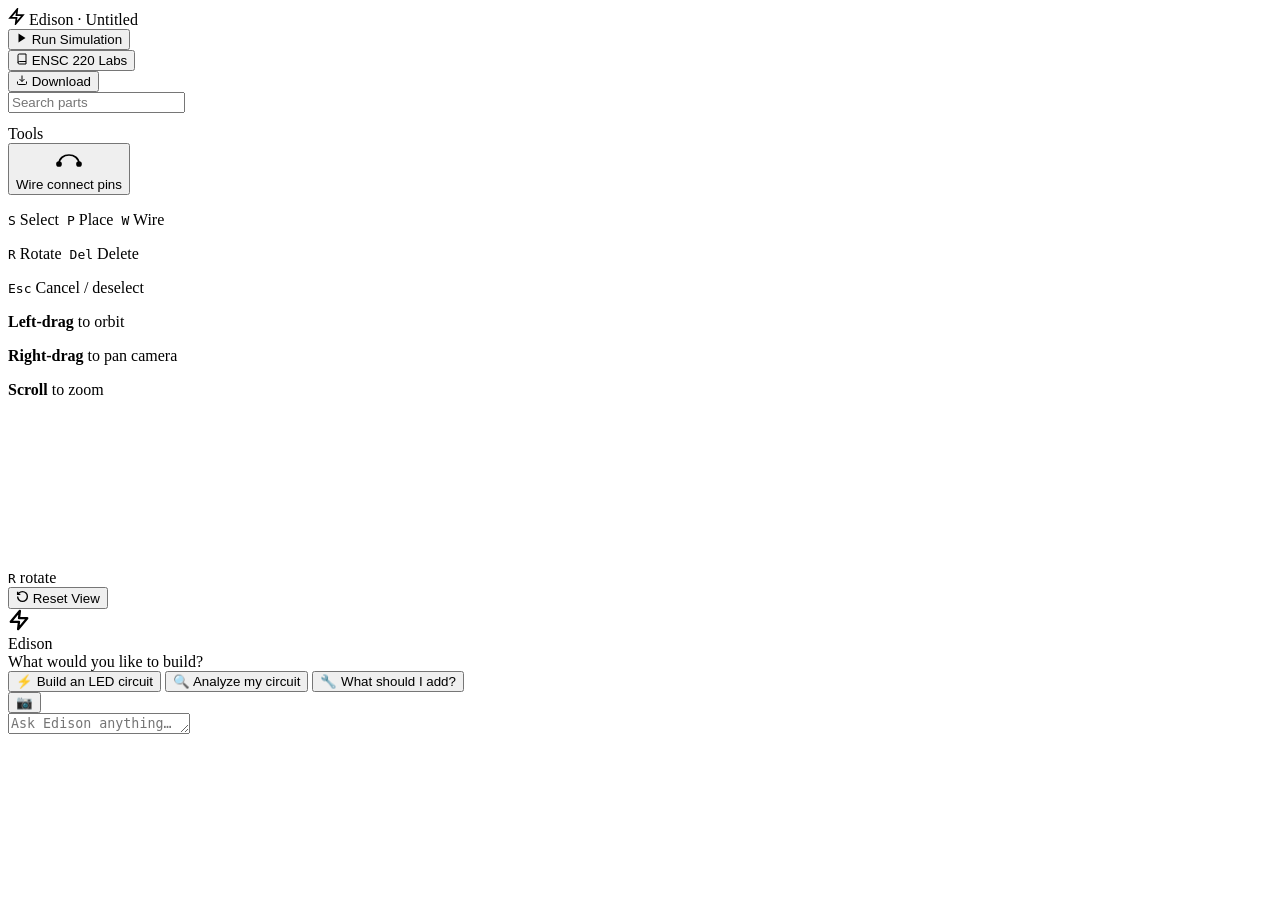
==== Plugged/circuit3d/index.html @ b3afdb6e "Photo: PhotoChips names dual op-amps and seats a chip from its pin 1 and pin 4 Co-Authored-By: Claud" ====
<!DOCTYPE html>
<html lang="en">
<head>
  <meta charset="UTF-8" />
  <meta name="viewport" content="width=device-width, initial-scale=1.0" />
  <title>Edison</title>
  <script src="../edison/ui-flag.js"></script>
  <link rel="stylesheet" href="../edison/fonts.css" media="print" onload="this.media='all'" />
  <link rel="stylesheet" href="../edison/tokens.css" />
  <link rel="preconnect" href="https://fonts.googleapis.com" />
  <link href="https://fonts.googleapis.com/css2?family=Space+Grotesk:wght@500;600;700&family=Inter:wght@400;500;600&display=swap" rel="stylesheet" />
  <link rel="stylesheet" href="css/style.css" />
  <link rel="stylesheet" href="css/chat.css" />
  <link rel="stylesheet" href="css/sidebar.css" />
  <link rel="stylesheet" href="css/inspector.css" />
  <link rel="stylesheet" href="css/tools.css" />
  <link rel="stylesheet" href="css/lab-sheet.css" />
  <link rel="stylesheet" href="css/theme-edison.css" />
  <link rel="stylesheet" href="css/edison-hud.css" />
  <link rel="stylesheet" href="css/edison-hud-canvas.css" />
  <link rel="stylesheet" href="css/edison-hud-callouts.css" />
  <link rel="stylesheet" href="css/edison-hud-chat.css" />
  <link rel="stylesheet" href="css/edison-hud-lab.css" />
</head>
<body>

<div id="app">

  <!-- TOP BAR -->
  <header id="topbar">
    <div class="topbar-left-group">
      <a class="topbar-brand" href="../dashboard.html" title="Back to dashboard" style="text-decoration:none;color:inherit;">
        <svg width="17" height="17" viewBox="0 0 24 24" fill="none" stroke="currentColor" stroke-width="2.5">
          <path d="M13 2L3 14h9l-1 8 10-12h-9l1-8z"/>
        </svg>
        Edison
      </a>
      <span class="topbar-name-sep">·</span>
      <span id="circuit-name-field"
            contenteditable="true"
            spellcheck="false"
            title="Click to rename circuit"
            onblur="App.state.circuitName = this.textContent.trim() || 'Untitled'; this.textContent = App.state.circuitName; if(App.scheduleAutoSave) App.scheduleAutoSave();"
            onkeydown="if(event.key==='Enter'){event.preventDefault();this.blur();}">Untitled</span>
    </div>

    <div class="topbar-center">
      <button class="btn-simulate" id="sim-run-btn" onclick="App.runSimulation()">
        <svg width="12" height="12" viewBox="0 0 24 24" fill="currentColor">
          <polygon points="5,3 19,12 5,21"/>
        </svg>
        Run Simulation
      </button>
      <button class="btn-stop" id="sim-stop-btn" onclick="App.stopSimulation()" style="display:none">
        <svg width="12" height="12" viewBox="0 0 24 24" fill="currentColor">
          <rect x="4" y="4" width="16" height="16"/>
        </svg>
        Stop
      </button>
    </div>

    <div class="topbar-actions">
      <div class="labs-menu-wrap">
        <button class="btn-secondary" id="labs-menu-btn" type="button" aria-haspopup="menu" aria-expanded="false" aria-controls="labs-menu" title="Open a lab starter circuit">
          <svg width="12" height="12" viewBox="0 0 24 24" fill="none" stroke="currentColor" stroke-width="2">
            <path d="M4 19.5A2.5 2.5 0 0 1 6.5 17H20"/>
            <path d="M6.5 2H20v20H6.5A2.5 2.5 0 0 1 4 19.5v-15A2.5 2.5 0 0 1 6.5 2z"/>
          </svg>
          ENSC 220 Labs
        </button>
        <!-- Lab items: filled in by js/tools/labs.js -->
        <div id="labs-menu" role="menu" aria-label="ENSC 220 Labs" hidden></div>
      </div>
      <button class="btn-secondary" onclick="App.saveCircuit()" title="Download circuit as .sparky file">
        <svg width="12" height="12" viewBox="0 0 24 24" fill="none" stroke="currentColor" stroke-width="2">
          <path d="M21 15v4a2 2 0 0 1-2 2H5a2 2 0 0 1-2-2v-4"/>
          <polyline points="7 10 12 15 17 10"/><line x1="12" y1="15" x2="12" y2="3"/>
        </svg>
        Download
      </button>
    </div>
  </header>

  <!-- BODY -->
  <div id="body">

    <!-- SIDEBAR -->
    <aside id="sidebar">
      <input id="part-search" type="search" placeholder="Search parts" aria-label="Search parts" autocomplete="off" spellcheck="false" />
      <!-- Parts, grouped by category: generated from the registry by js/sidebar.js -->
      <div id="part-list"></div>

      <div class="sidebar-section-label" style="margin-top:12px;">Tools</div>

      <button class="comp-item" data-type="wire" id="wire-tool-btn">
        <span class="comp-item-icon">
          <!-- Wire: arc between two endpoint dots -->
          <svg width="28" height="28" viewBox="0 0 28 28" fill="none" stroke="currentColor" stroke-width="1.7" stroke-linecap="round">
            <circle cx="4" cy="18" r="2" fill="currentColor"/>
            <path d="M4 18 C4 6, 24 6, 24 18"/>
            <circle cx="24" cy="18" r="2" fill="currentColor"/>
          </svg>
        </span>
        <div class="comp-item-text">
          <span class="comp-item-name">Wire</span>
          <span class="comp-item-sub">connect pins</span>
        </div>
      </button>

      <div class="sidebar-divider"></div>

      <div id="wire-color-row" style="display:none;">
        <div class="sidebar-section-label">Wire Color</div>
        <div class="color-swatches">
          <button class="swatch active" data-color="0xef4444" style="background:#ef4444" title="Red"></button>
          <button class="swatch" data-color="0xfbbf24" style="background:#fbbf24" title="Yellow"></button>
          <button class="swatch" data-color="0x22c55e" style="background:#22c55e" title="Green"></button>
          <button class="swatch" data-color="0x3b82f6" style="background:#3b82f6" title="Blue"></button>
          <button class="swatch" data-color="0x000000" style="background:#333" title="Black"></button>
          <button class="swatch" data-color="0xffffff" style="background:#e8e8e8;border:1px solid #ccc" title="White"></button>
        </div>
      </div>

      <div class="sidebar-help">
        <p><kbd>S</kbd> Select &nbsp;<kbd>P</kbd> Place &nbsp;<kbd>W</kbd> Wire</p>
        <p><kbd>R</kbd> Rotate &nbsp;<kbd>Del</kbd> Delete</p>
        <p><kbd>Esc</kbd> Cancel / deselect</p>
        <p><strong>Left-drag</strong> to orbit</p>
        <p><strong>Right-drag</strong> to pan camera</p>
        <p><strong>Scroll</strong> to zoom</p>
      </div>
    </aside>

    <!-- 3D CANVAS -->
    <div id="canvas-wrap">
      <canvas id="canvas"></canvas>

      <!-- Floating hint that appears contextually -->
      <div id="hint-box" class="hint-hidden">
        <span id="hint-text"></span>
      </div>

      <!-- Hover label for nearest hole -->
      <div id="hole-label"></div>

      <!-- Rotate indicator (shown in place mode) -->
      <div id="rotate-badge">
        <kbd>R</kbd> rotate
      </div>

      <!-- Clear All (hidden until board has content) -->
      <button id="clear-all-btn" title="Clear All" style="display:none" onclick="App.clearAll({ keepCircuit: true })">
        <svg width="13" height="13" viewBox="0 0 24 24" fill="none" stroke="currentColor" stroke-width="2.5" stroke-linecap="round" stroke-linejoin="round">
          <polyline points="3 6 5 6 21 6"/><path d="M19 6l-1 14a2 2 0 0 1-2 2H8a2 2 0 0 1-2-2L5 6"/>
          <path d="M10 11v6"/><path d="M14 11v6"/><path d="M9 6V4h6v2"/>
        </svg>
        Clear All
      </button>

      <!-- Reset camera -->
      <button id="reset-cam-btn" title="Reset camera view" onclick="App.resetCamera()">
        <svg width="13" height="13" viewBox="0 0 24 24" fill="none" stroke="currentColor" stroke-width="2.5">
          <path d="M3 12a9 9 0 1 0 9-9 9.75 9.75 0 0 0-6.74 2.74L3 8"/>
          <path d="M3 3v5h5"/>
        </svg>
        Reset View
      </button>
    </div>

    <!-- ── AI PANEL (right sidebar) ─────────────────────────── -->
    <div id="sparky-panel">

      <!-- Inspector: the selected part's values and controls (js/inspector.js) -->
      <section id="inspector" hidden aria-label="Selected part">
        <div class="inspector-head">
          <span class="inspector-title">Inspector</span>
          <span id="inspector-label"></span>
        </div>
        <div id="inspector-rows"></div>
      </section>

      <div id="sparky-messages">

        <!-- Welcome / empty state -->
        <div id="sparky-welcome">
          <div class="sparky-welcome-icon">
            <svg width="22" height="22" viewBox="0 0 24 24" fill="none" stroke="currentColor" stroke-width="2.5" stroke-linecap="round" stroke-linejoin="round">
              <path d="M13 2L3 14h9l-1 8 10-12h-9l1-8z"/>
            </svg>
          </div>
          <div class="sparky-welcome-title">Edison</div>
          <div class="sparky-welcome-sub">What would you like to build?</div>
          <div id="sparky-suggestions">
            <button class="sparky-suggest-btn" onclick="sparkyQuick('Build a complete working LED circuit from scratch. Place all the components and wires needed.', true)">⚡ Build an LED circuit</button>
            <button class="sparky-suggest-btn" onclick="sparkyQuick('Analyze my circuit and tell me if it will work correctly.', false)">🔍 Analyze my circuit</button>
            <button class="sparky-suggest-btn" onclick="sparkyQuick('What components or wires should I add to improve my circuit?', false)">🔧 What should I add?</button>
          </div>
        </div>

      </div>

      <!-- Pending-changes bar — shown when AI suggests edits awaiting review -->
      <div id="sparky-pending-bar" style="display:none">
        <button class="pending-accept" onclick="sparkyAcceptChanges()">Accept</button>
        <button class="pending-decline" onclick="sparkyDeclineChanges()">Decline</button>
      </div>

      <div id="sparky-input-row">
        <div id="photo-wrap">
          <button id="photo-btn" title="Read a photo of your breadboard" aria-label="Read a photo of your breadboard">📷</button>
          <div id="photo-menu" hidden>
            <button id="photo-choose">Choose photo</button>
            <button id="photo-sample">Use sample photo</button>
          </div>
          <input type="file" id="photo-file" accept="image/*" hidden>
        </div>
        <textarea id="sparky-input" rows="1" placeholder="Ask Edison anything…"></textarea>
        <!-- Edison only (css/edison-hud-chat.css shows it): the same send as Enter -->
        <button id="sparky-ask-btn" type="button" hidden onclick="sparkyAsk()">Ask</button>
      </div>

    </div>

  </div>

  <!-- Load Preview Modal -->
  <div id="load-preview-modal" style="display:none">
    <div class="lpm-card">
      <div class="lpm-thumb">
        <img id="lpm-img" src="" alt="Circuit preview" style="display:none">
        <div id="lpm-placeholder">No preview available</div>
      </div>
      <div class="lpm-name" id="lpm-name"></div>
      <div class="lpm-meta" id="lpm-meta"></div>
      <div class="lpm-btns">
        <button class="btn-simulate" id="lpm-confirm">Load Circuit</button>
        <button class="btn-secondary" onclick="document.getElementById('load-preview-modal').style.display='none'">Cancel</button>
      </div>
    </div>
  </div>

  <!-- Photo capture: corner taps, then /api/photo (js/photo.js) -->
  <div id="photo-modal" style="display:none">
    <div class="photo-card">
      <div id="photo-corners">
        <div id="photo-prompt"></div>
        <canvas id="photo-canvas"></canvas>
        <div class="photo-btns">
          <select id="photo-cols" aria-label="Board size">
            <option value="63">63 columns</option>
            <option value="30">30 columns</option>
          </select>
          <button class="btn-secondary" id="photo-redo">Redo</button>
          <button class="btn-simulate" id="photo-ok" disabled>Looks right</button>
        </div>
      </div>
      <!-- Sample picker (js/photo.js, #182): a tile per window.PhotoSamples entry -->
      <div id="photo-samples" hidden></div>
      <!-- Confirm screen (js/photo-confirm.js, #141) -->
      <div id="photo-confirm" hidden>
        <div class="photo-shot">
          <canvas id="photo-confirm-canvas"></canvas>
          <div id="photo-credit"></div>
        </div>
        <div class="photo-side">
          <div id="photo-confirm-help">Check every dot against your board. Tap a dot, then the hole it's really in. The + dot is the LED's long leg.</div>
          <ul id="photo-parts"></ul>
          <div class="photo-btns">
            <button class="btn-secondary" id="photo-rails-a" title="The a-side rail signs are the other way round">a side: swap + / −</button>
            <button class="btn-secondary" id="photo-rails-j" title="The j-side rail signs are the other way round">j side: swap + / −</button>
          </div>
          <button class="btn-simulate" id="photo-build">Build it</button>
        </div>
      </div>
      <div id="photo-status"></div>
      <div class="photo-btns">
        <button class="btn-simulate" id="photo-error-sample" hidden>Use sample photo</button>
        <button class="btn-secondary" id="photo-cancel">Cancel</button>
      </div>
    </div>
  </div>

</div>

<!-- Three.js -->
<script src="https://cdnjs.cloudflare.com/ajax/libs/three.js/r128/three.min.js"></script>
<script src="https://unpkg.com/three@0.128.0/examples/js/controls/OrbitControls.js"></script>

<!-- App modules (load in dependency order) -->
<!-- Parts registry, then every file in js/parts/index.js FILES, before the modules that read it -->
<script src="js/parts/registry.js"></script>
<script src="js/parts/resistor.js"></script>
<script src="js/parts/led.js"></script>
<script src="js/parts/battery.js"></script>
<script src="js/parts/buzzer.js"></script>
<script src="js/parts/button.js"></script>
<script src="js/parts/potentiometer.js"></script>
<script src="js/parts/ldr.js"></script>
<script src="js/parts/thermistor.js"></script>
<script src="js/parts/bench_supply.js"></script>
<script src="js/parts/seven_segment.js"></script>
<script src="js/parts/diode.js"></script>
<script src="js/parts/zener.js"></script>
<script src="js/parts/toggle_switch.js"></script>
<script src="js/parts/slide_switch.js"></script>
<script src="js/parts/bulb.js"></script>
<script src="js/parts/motor.js"></script>
<script src="js/parts/current_source.js"></script>
<script src="js/parts/rgb_led.js"></script>
<script src="js/parts/multimeter.js"></script>
<script src="js/parts/capacitor.js"></script>
<script src="js/parts/tl072.js"></script>
<script src="js/parts/function_generator.js"></script>
<script src="js/scene.js"></script>
<script src="js/camera-frame.js"></script>
<script src="js/board-geometry.js"></script>
<script src="js/board-mirror.js"></script>
<script src="js/breadboard.js"></script>
<script src="js/scene-env.js"></script>
<script src="js/components.js"></script>
<script src="js/interaction.js"></script>
<script src="js/simulate.js"></script>
<script src="js/readings.js"></script>
<script src="js/tools/equations.js"></script>
<script src="js/tools/colouring.js"></script>
<script src="js/tools/hover-card.js"></script>
<script src="js/tools/connections.js"></script>
<script src="js/tools/mistakes.js"></script>
<script src="js/tools/csv-export.js"></script>
<script src="js/tools/smoke.js"></script>
<script src="js/tools/thevenin.js"></script>
<script src="js/tools/flow-dots.js"></script>
<script src="js/tools/scope.js"></script>
<script src="js/tools/meter-display.js"></script>
<script src="labs/sheets.js"></script>
<script src="js/tools/lab-sheet.js"></script>
<script src="js/tools/labs.js"></script>
<script src="js/storage.js"></script>
<script src="js/ids.js"></script>
<script src="js/photo-grid.js"></script>
<script src="js/photo-chips.js"></script>
<script src="js/photo-crops.js"></script>
<script src="js/photo-import.js"></script>
<script src="js/history.js"></script>
<script src="js/gestures.js"></script>
<script src="js/board-io.js"></script>
<script src="js/sidebar.js"></script>
<script src="js/inspector.js"></script>
<script src="js/bench.js"></script>
<script src="js/app.js"></script>
<script src="js/chat.js"></script>
<script src="samples/samples.js"></script>
<script src="js/photo-confirm.js"></script>
<script src="js/photo.js"></script>
<script src="../edison/skin.js"></script>
<script src="../edison/hud-status.js"></script>
<script src="../edison/result-callouts.js"></script>

</body>
</html>
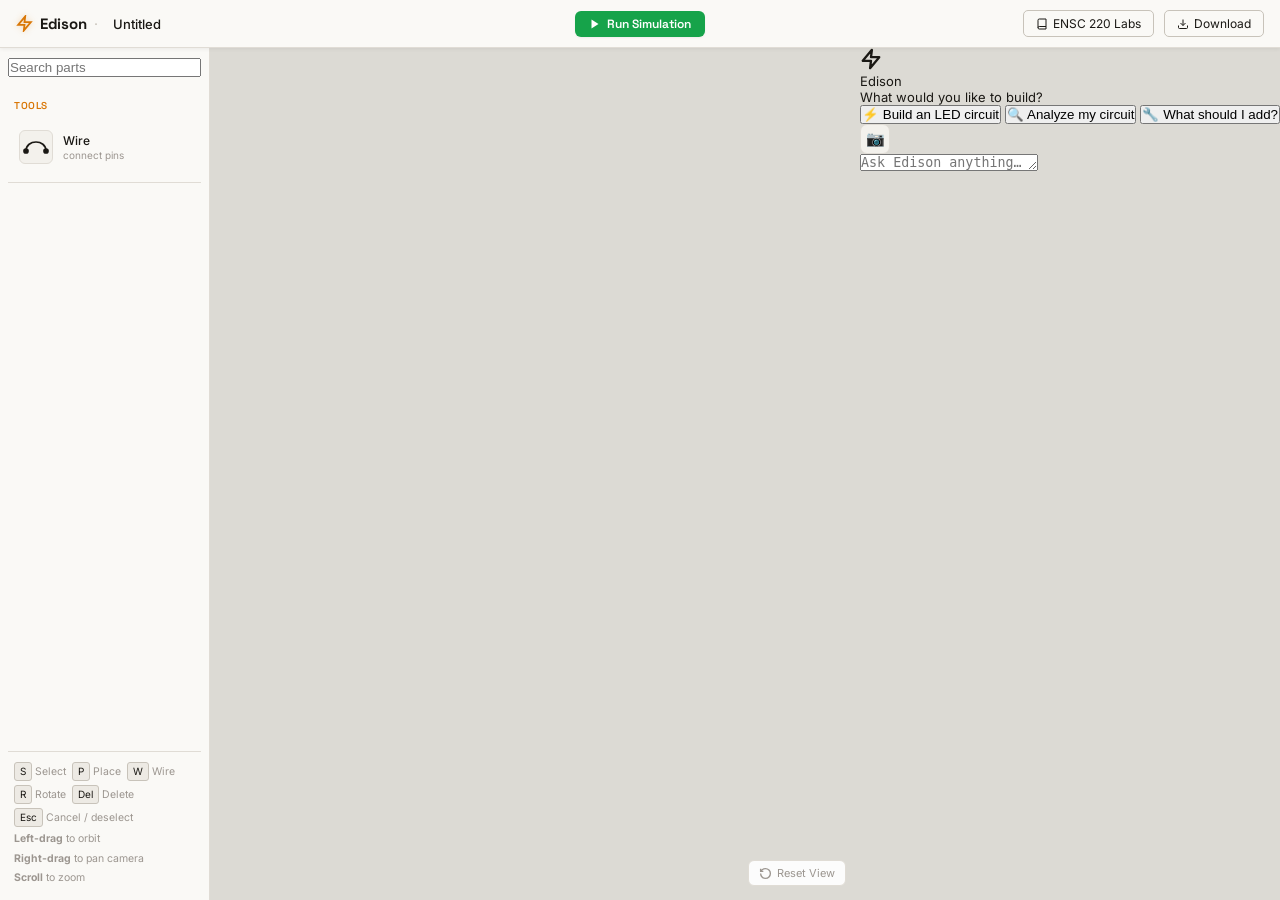
==== commit f49f04dc: "Photo: op-amp boards on a ±12 V bench supply by default, with a picker; off-board leads flagged Co-A" ====
--- a/Plugged/circuit3d/index.html
+++ b/Plugged/circuit3d/index.html
@@ -264,6 +264,11 @@
         </div>
         <div class="photo-side">
           <div id="photo-confirm-help">Check every dot against your board. Tap a dot, then the hole it's really in. The + dot is the LED's long leg.</div>
+          <!-- What powers the rails (photo fix B4); hidden when the photo shows its own battery -->
+          <select id="photo-power" aria-label="What powers the rails" title="What powers the board's rails" style="font-family: inherit; font-size: 12px">
+            <option value="supply12">±12 V bench supply</option>
+            <option value="battery9">9 V battery</option>
+          </select>
           <ul id="photo-parts"></ul>
           <div class="photo-btns">
             <button class="btn-secondary" id="photo-rails-a" title="The a-side rail signs are the other way round">a side: swap + / −</button>
--- a/Plugged/circuit3d/css/style.css
+++ b/Plugged/circuit3d/css/style.css
@@ -0,0 +1,829 @@
+/* ─────────────────────────────────────────────
+   Circuit3D — Main stylesheet
+   Clean, Tinkercad-inspired light UI
+───────────────────────────────────────────── */
+
+*, *::before, *::after {
+  box-sizing: border-box;
+  margin: 0;
+  padding: 0;
+}
+
+:root {
+  --bg-canvas:    #dcdad4;   /* warm gray workbench */
+  --bg-sidebar:   #FAF9F6;
+  --bg-topbar:    #FAF9F6;
+  --border:       #E0DCD5;
+  --border-dark:  #C8C3BA;
+  --text-primary: #1A1814;
+  --text-muted:   #9C9690;
+  --text-sub:     #9C9690;
+  --accent:       #D97706;
+  --accent-hover: #B45309;
+  --danger:       #dc2626;
+  --selected-bg:  #FEF3C7;
+  --selected-border: #D97706;
+  --topbar-h:     48px;
+  --sidebar-w:    210px;
+}
+
+html, body {
+  height: 100%;
+  overflow: hidden;
+  font-family: 'Inter', -apple-system, BlinkMacSystemFont, 'Segoe UI', sans-serif;
+  font-size: 13px;
+  color: var(--text-primary);
+  background: var(--bg-canvas);
+}
+
+/* ── APP SHELL ──────────────────────────────── */
+
+#app {
+  display: flex;
+  flex-direction: column;
+  height: 100vh;
+}
+
+/* ── TOP BAR ────────────────────────────────── */
+
+#topbar {
+  display: grid;
+  grid-template-columns: 1fr auto 1fr;
+  align-items: center;
+  height: var(--topbar-h);
+  padding: 0 16px;
+  background: var(--bg-topbar);
+  border-bottom: 1px solid var(--border);
+  flex-shrink: 0;
+  z-index: 50;
+  box-shadow: 0 1px 4px rgba(0,0,0,0.07);
+}
+
+.topbar-left-group {
+  display: flex;
+  align-items: center;
+  gap: 8px;
+  min-width: 0;
+}
+
+.topbar-brand {
+  display: flex;
+  align-items: center;
+  gap: 7px;
+  font-family: 'Space Grotesk', sans-serif;
+  font-weight: 700;
+  font-size: 15px;
+  color: var(--text-primary);
+  letter-spacing: -0.3px;
+  white-space: nowrap;
+  flex-shrink: 0;
+}
+
+.topbar-brand svg { color: var(--accent); filter: drop-shadow(0 0 3px rgba(217,119,6,0.3)); }
+
+.topbar-name-sep {
+  color: var(--border-dark);
+  font-size: 14px;
+  flex-shrink: 0;
+}
+
+#circuit-name-field {
+  font-size: 13px;
+  font-weight: 500;
+  color: var(--text-primary);
+  outline: none;
+  border: 1px solid transparent;
+  border-radius: 5px;
+  padding: 2px 6px;
+  min-width: 60px;
+  max-width: 200px;
+  white-space: nowrap;
+  overflow: hidden;
+  transition: border-color 0.15s, background 0.15s;
+  cursor: text;
+}
+
+#circuit-name-field:hover {
+  border-color: var(--border);
+  background: var(--bg-sidebar);
+}
+
+#circuit-name-field:focus {
+  border-color: var(--accent);
+  background: #fff;
+  box-shadow: 0 0 0 2px rgba(217,119,6,0.1);
+}
+
+/* ── Load preview modal ──────────────────────── */
+
+#load-preview-modal {
+  position: fixed;
+  inset: 0;
+  background: rgba(26,24,20,0.5);
+  backdrop-filter: blur(4px);
+  display: flex;
+  align-items: center;
+  justify-content: center;
+  z-index: 200;
+}
+
+.lpm-card {
+  background: var(--bg-sidebar);
+  border: 1px solid var(--border);
+  border-radius: 12px;
+  box-shadow: 0 8px 32px rgba(0,0,0,0.18);
+  width: 340px;
+  overflow: hidden;
+  display: flex;
+  flex-direction: column;
+}
+
+.lpm-thumb {
+  width: 100%;
+  aspect-ratio: 16/9;
+  background: #1a1c24;
+  display: flex;
+  align-items: center;
+  justify-content: center;
+  overflow: hidden;
+  flex-shrink: 0;
+}
+
+.lpm-thumb img {
+  width: 100%;
+  height: 100%;
+  object-fit: cover;
+  display: block;
+}
+
+#lpm-placeholder {
+  font-size: 12px;
+  color: #555;
+  display: flex;
+  align-items: center;
+  justify-content: center;
+  width: 100%;
+  height: 100%;
+}
+
+.lpm-name {
+  font-family: 'Space Grotesk', sans-serif;
+  font-size: 15px;
+  font-weight: 700;
+  color: var(--text-primary);
+  padding: 14px 16px 4px;
+  letter-spacing: -0.2px;
+}
+
+.lpm-meta {
+  font-size: 12px;
+  color: var(--text-muted);
+  padding: 0 16px 12px;
+}
+
+.lpm-btns {
+  display: flex;
+  gap: 8px;
+  padding: 0 16px 16px;
+}
+
+.lpm-btns .btn-simulate,
+.lpm-btns .btn-secondary { flex: 1; justify-content: center; }
+
+/* ── Photo capture (js/photo.js) ─────────────── */
+
+#photo-wrap { position: relative; flex-shrink: 0; }
+
+#photo-btn {
+  width: 30px;
+  height: 30px;
+  background: #F3F1EC;
+  border: 1px solid var(--border);
+  border-radius: 7px;
+  font-size: 15px;
+  cursor: pointer;
+}
+#photo-btn:hover { border-color: var(--accent); }
+
+#photo-menu {
+  position: absolute;
+  bottom: calc(100% + 6px);
+  left: 0;
+  display: flex;
+  flex-direction: column;
+  min-width: 150px;
+  padding: 4px;
+  background: var(--bg-sidebar);
+  border: 1px solid var(--border);
+  border-radius: 8px;
+  box-shadow: 0 4px 16px rgba(0,0,0,0.12);
+  z-index: 50;
+}
+#photo-menu button {
+  padding: 7px 10px;
+  background: transparent;
+  border: none;
+  border-radius: 5px;
+  font-family: inherit;
+  font-size: 12px;
+  text-align: left;
+  color: var(--text-primary);
+  cursor: pointer;
+}
+#photo-menu button:hover { background: var(--selected-bg); }
+
+#photo-modal {
+  position: fixed;
+  inset: 0;
+  background: rgba(26,24,20,0.5);
+  backdrop-filter: blur(4px);
+  align-items: center;
+  justify-content: center;
+  z-index: 200;
+}
+
+.photo-card,
+#photo-corners {
+  display: flex;
+  flex-direction: column;
+  gap: 10px;
+}
+.photo-card {
+  min-width: 320px;
+  max-height: calc(100vh - 32px);   /* never taller than the window (#158) */
+  margin: 16px;
+  padding: 16px;
+  background: var(--bg-sidebar);
+  border: 1px solid var(--border);
+  border-radius: 12px;
+  box-shadow: 0 8px 32px rgba(0,0,0,0.18);
+}
+
+#photo-prompt { font-size: 13px; font-weight: 600; color: var(--text-primary); }
+
+/* The photo fills this box exactly: no border, padding or letterbox. */
+#photo-canvas { display: block; position: static; border: 0; padding: 0; cursor: crosshair; }
+
+.photo-btns { display: flex; justify-content: flex-end; gap: 8px; }
+#photo-cols { margin-right: auto; font-family: inherit; font-size: 12px; }
+#photo-ok:disabled { opacity: 0.45; cursor: default; box-shadow: none; }
+
+/* Sample picker (js/photo.js, #182): a tile per sample, its photo, title and credit. */
+#photo-samples {
+  display: grid;
+  grid-template-columns: repeat(auto-fill, minmax(180px, 1fr));
+  gap: 12px;
+  width: min(960px, calc(100vw - 96px));
+  min-height: 0;
+  overflow-y: auto;
+}
+.photo-tile {
+  display: flex;
+  flex-direction: column;
+  gap: 4px;
+  padding: 8px;
+  background: #fff;
+  border: 1px solid var(--border);
+  border-radius: 8px;
+  font-family: inherit;
+  text-align: left;
+  color: var(--text-primary);
+  cursor: pointer;
+}
+.photo-tile:hover { border-color: var(--accent); }
+.photo-tile img { display: block; width: 100%; aspect-ratio: 3 / 2; object-fit: cover; border-radius: 4px; }
+.photo-tile b     { font-size: 13px; }
+.photo-tile small { font-size: 11px; color: var(--text-sub); }
+
+/* Confirm screen (js/photo-confirm.js): the flattened photo, the list beside it.
+   min-height: 0 passes the card's height cap down, so a long #photo-parts scrolls (#158). */
+#photo-confirm { display: flex; gap: 12px; align-items: stretch; min-height: 0; }
+#photo-confirm-canvas { display: block; position: static; border: 0; padding: 0; border-radius: 0; cursor: pointer; }
+.photo-shot { display: flex; flex-direction: column; gap: 4px; flex-shrink: 0; }
+#photo-credit { font-size: 11px; color: var(--text-sub); }
+#photo-credit:empty { display: none; }
+.photo-side { display: flex; flex-direction: column; gap: 8px; width: 252px; min-height: 0; }
+.photo-side .photo-btns { flex-wrap: wrap; justify-content: stretch; }
+.photo-side .btn-secondary { flex: 1; font-size: 11px; padding: 5px 6px; }
+#photo-confirm-help { font-size: 12px; color: var(--text-sub); line-height: 1.4; }
+#photo-parts { flex: 1; min-height: 0; overflow-y: auto; margin: 0; padding: 0; list-style: none; }
+#photo-parts li {
+  display: flex;
+  align-items: center;
+  gap: 6px;
+  padding: 5px 4px;
+  border-bottom: 1px solid var(--border);
+  font-size: 12px;
+  color: var(--text-primary);
+}
+#photo-parts b    { min-width: 34px; }
+#photo-parts span { flex: 1; }
+#photo-parts button {
+  width: 24px;
+  height: 24px;
+  background: transparent;
+  border: 1px solid var(--border);
+  border-radius: 5px;
+  font-size: 13px;
+  cursor: pointer;
+}
+#photo-parts button:hover { border-color: var(--accent); }
+/* A chip's answers (photo fix B3): ⇄'s look, sized to their words. */
+#photo-parts .photo-chip-yes, #photo-parts .photo-chip-no, #photo-parts .photo-pin1-ok { width: auto; padding: 0 8px; font-size: 11px; }
+#photo-parts button[aria-pressed="true"] { background: var(--accent); border-color: var(--accent); color: #fff; }   /* her answer (B3c), as .comp-item.active */
+#photo-parts li { flex-wrap: wrap; }
+#photo-parts select, .photo-volts { max-width: 82px; font-family: inherit; font-size: 11px; }
+.photo-volts { width: 48px; }
+#photo-parts i { font-style: normal; }
+.photo-why { flex-basis: 100%; white-space: pre-line; font-size: 11px; line-height: 1.35; color: #92400e; }
+.photo-why:empty { display: none; }
+#photo-parts li.photo-flagged { background: #fef3c7; border-left: 3px solid #f59e0b; }
+#photo-parts li.photo-notbuilt { opacity: 0.55; }
+#photo-parts li.photo-board { font-size: 11px; color: #92400e; }
+/* #173: a row whose crop is still out says so, softly, until its legs land. */
+#photo-placing-note { font-size: 12px; color: var(--accent); }
+#photo-parts li.photo-placing span::after { content: ' · placing…'; color: var(--text-sub); animation: photo-placing 1.4s ease-in-out infinite; }
+@keyframes photo-placing { 50% { opacity: 0.35; } }
+.photo-addbar { flex-wrap: wrap; justify-content: stretch; }
+.photo-addbar span { display: flex; gap: 6px; width: 100%; }
+#photo-build { justify-content: center; }
+#photo-build:disabled { opacity: 0.45; cursor: default; box-shadow: none; }
+
+#photo-status { max-width: 420px; font-size: 13px; color: var(--text-primary); }
+#photo-status:empty,
+#photo-menu[hidden],
+#photo-modal [hidden] { display: none; }
+
+.topbar-center {
+  display: flex;
+  align-items: center;
+  gap: 8px;
+}
+
+.topbar-actions {
+  display: flex;
+  align-items: center;
+  gap: 10px;
+  justify-content: flex-end;
+}
+
+.stat-badge {
+  font-size: 11px;
+  color: var(--text-muted);
+  background: #F3F1EC;
+  border: 1px solid var(--border);
+  border-radius: 4px;
+  padding: 3px 8px;
+}
+
+.stat-badge span {
+  font-weight: 600;
+  color: var(--text-primary);
+}
+
+.btn-secondary {
+  display: flex;
+  align-items: center;
+  gap: 5px;
+  padding: 5px 12px;
+  background: transparent;
+  border: 1px solid var(--border-dark);
+  border-radius: 5px;
+  font-family: inherit;
+  font-size: 12px;
+  color: var(--text-secondary);
+  cursor: pointer;
+  transition: background 0.12s, border-color 0.12s;
+}
+
+.btn-secondary:hover {
+  background: rgba(255,255,255,0.06);
+  border-color: #888;
+  color: var(--text-primary);
+}
+
+.btn-danger {
+  padding: 5px 12px;
+  background: transparent;
+  border: 1px solid var(--border-dark);
+  border-radius: 5px;
+  font-family: inherit;
+  font-size: 12px;
+  color: var(--danger);
+  cursor: pointer;
+  transition: background 0.12s, border-color 0.12s;
+}
+
+.btn-danger:hover {
+  background: #fff0f0;
+  border-color: var(--danger);
+}
+
+/* ── BODY ───────────────────────────────────── */
+
+#body {
+  display: flex;
+  flex: 1;
+  overflow: hidden;
+}
+
+/* ── SIDEBAR ────────────────────────────────── */
+
+#sidebar {
+  width: var(--sidebar-w);
+  background: var(--bg-sidebar);
+  border-right: 1px solid var(--border);
+  display: flex;
+  flex-direction: column;
+  gap: 3px;
+  padding: 10px 8px;
+  overflow-y: auto;
+  flex-shrink: 0;
+}
+
+.sidebar-section-label {
+  font-family: 'Space Grotesk', sans-serif;
+  font-size: 10px;
+  font-weight: 600;
+  letter-spacing: 0.6px;
+  text-transform: uppercase;
+  color: var(--accent);
+  padding: 4px 6px 6px;
+}
+
+.comp-item {
+  display: flex;
+  align-items: center;
+  gap: 10px;
+  width: 100%;
+  padding: 8px 10px;
+  background: transparent;
+  border: 1px solid transparent;
+  border-radius: 7px;
+  font-family: inherit;
+  cursor: pointer;
+  text-align: left;
+  transition: background 0.1s, border-color 0.1s;
+}
+
+.comp-item:hover {
+  background: #F3F1EC;
+  border-color: var(--border);
+}
+
+.comp-item.active {
+  background: var(--accent);
+  border-color: var(--accent);
+  color: #fff;
+}
+.comp-item.active .comp-item-name { color: #fff; }
+.comp-item.active .comp-item-sub  { color: rgba(255,255,255,0.72); }
+
+/* Component icon cells */
+.comp-item-icon {
+  width: 34px;
+  height: 34px;
+  border-radius: 6px;
+  background: #F3F1EC;
+  border: 1px solid var(--border);
+  display: flex;
+  align-items: center;
+  justify-content: center;
+  flex-shrink: 0;
+  color: var(--text-primary);
+}
+
+.comp-item.active .comp-item-icon { color: #fff; background: rgba(255,255,255,0.18); border-color: rgba(255,255,255,0.3); }
+
+.comp-item-text {
+  display: flex;
+  flex-direction: column;
+  gap: 1px;
+}
+
+.comp-item-name {
+  font-size: 12px;
+  font-weight: 500;
+  color: var(--text-primary);
+}
+
+.comp-item-sub {
+  font-size: 10px;
+  color: var(--text-muted);
+}
+
+.sidebar-divider {
+  height: 1px;
+  background: var(--border);
+  margin: 6px 0;
+}
+
+/* Wire color swatches */
+.color-swatches {
+  display: flex;
+  gap: 5px;
+  flex-wrap: wrap;
+  padding: 0 6px 8px;
+}
+
+.swatch {
+  width: 22px;
+  height: 22px;
+  border-radius: 50%;
+  border: 2px solid transparent;
+  cursor: pointer;
+  transition: transform 0.1s, border-color 0.1s;
+}
+
+.swatch:hover { transform: scale(1.15); }
+.swatch.active { border-color: var(--text-primary); }
+
+/* Sidebar help */
+.sidebar-help {
+  margin-top: auto;
+  padding: 10px 6px 4px;
+  border-top: 1px solid var(--border);
+  display: flex;
+  flex-direction: column;
+  gap: 4px;
+}
+
+.sidebar-help p {
+  font-size: 10.5px;
+  color: var(--text-muted);
+  line-height: 1.5;
+}
+
+kbd {
+  display: inline-block;
+  padding: 1px 5px;
+  font-family: inherit;
+  font-size: 10px;
+  background: #EDEAE4;
+  border: 1px solid var(--border-dark);
+  border-radius: 3px;
+  color: var(--text-primary);
+}
+
+/* ── CANVAS WRAP ────────────────────────────── */
+
+#canvas-wrap {
+  flex: 1;
+  position: relative;
+  overflow: hidden;
+  background: var(--bg-canvas);
+}
+
+canvas {
+  display: block;
+  position: absolute;
+  inset: 0;
+  /* Gestures belong to the editor, not to the browser's scroll and zoom */
+  touch-action: none;
+}
+
+/* Contextual hint box */
+#hint-box {
+  position: absolute;
+  top: 14px;
+  left: 50%;
+  transform: translateX(-50%);
+  background: rgba(255,255,255,0.94);
+  border: 1px solid var(--border);
+  border-radius: 8px;
+  padding: 7px 14px;
+  font-size: 12px;
+  color: var(--text-primary);
+  pointer-events: none;
+  box-shadow: 0 2px 12px rgba(0,0,0,0.1);
+  transition: opacity 0.2s;
+  /* Long hints wrap instead of running under Clear All (top right).
+     The box is centred, so the room comes off both sides. max-content
+     keeps short hints on one line; left: 50% would otherwise cap the
+     shrink-to-fit width at half the canvas. */
+  white-space: normal;
+  text-align: center;
+  width: max-content;
+  max-width: calc(100% - 260px);
+}
+
+.hint-hidden {
+  opacity: 0;
+}
+
+/* Hole coordinate label */
+#hole-label {
+  position: absolute;
+  bottom: 14px;
+  left: 14px;
+  font-size: 11px;
+  color: var(--text-muted);
+  background: rgba(255,255,255,0.85);
+  border: 1px solid var(--border);
+  border-radius: 5px;
+  padding: 3px 8px;
+  pointer-events: none;
+  display: none;
+}
+
+/* ── SIMULATE BUTTON ────────────────────────── */
+
+.topbar-divider {
+  width: 1px;
+  height: 22px;
+  background: var(--border);
+  margin: 0 4px;
+}
+
+.btn-simulate {
+  display: inline-flex;
+  align-items: center;
+  gap: 6px;
+  padding: 5px 14px;
+  background: #16a34a;
+  border: none;
+  border-radius: 6px;
+  font-family: 'Space Grotesk', sans-serif;
+  font-size: 12px;
+  font-weight: 600;
+  color: #ffffff;
+  cursor: pointer;
+  transition: background 0.12s, transform 0.1s, box-shadow 0.15s;
+  box-shadow: 0 1px 2px rgba(0,0,0,0.05);
+}
+.btn-simulate:hover { background: #15803d; box-shadow: 0 2px 8px rgba(22,163,74,0.25); }
+.btn-simulate:active { transform: scale(0.97); }
+
+.btn-stop {
+  display: inline-flex;
+  align-items: center;
+  gap: 6px;
+  padding: 5px 14px;
+  background: #dc2626;
+  border: none;
+  border-radius: 6px;
+  font-family: 'Space Grotesk', sans-serif;
+  font-size: 12px;
+  font-weight: 600;
+  color: #ffffff;
+  cursor: pointer;
+  transition: background 0.12s;
+}
+.btn-stop:hover { background: #b91c1c; }
+
+/* ── ROTATE BADGE & RESET CAM ───────────────── */
+
+#rotate-badge {
+  position: absolute;
+  bottom: 14px;
+  left: 50%;
+  transform: translateX(-50%);
+  background: rgba(255,255,255,0.9);
+  border: 1px solid var(--border);
+  border-radius: 6px;
+  padding: 4px 10px;
+  font-size: 11px;
+  color: var(--text-muted);
+  pointer-events: none;
+  display: none;
+}
+
+#clear-all-btn {
+  position: absolute;
+  top: 14px;
+  right: 14px;
+  display: flex;
+  align-items: center;
+  gap: 5px;
+  padding: 5px 10px;
+  background: rgba(255,255,255,0.92);
+  border: 1px solid var(--border);
+  border-radius: 6px;
+  font-family: inherit;
+  font-size: 11px;
+  color: #c53030;
+  cursor: pointer;
+  transition: background 0.1s, color 0.1s, border-color 0.1s;
+}
+#clear-all-btn:hover {
+  background: #fff5f5;
+  border-color: #fc8181;
+  color: #9b2c2c;
+}
+
+#reset-cam-btn {
+  position: absolute;
+  bottom: 14px;
+  right: 14px;
+  display: flex;
+  align-items: center;
+  gap: 5px;
+  padding: 5px 10px;
+  background: rgba(255,255,255,0.92);
+  border: 1px solid var(--border);
+  border-radius: 6px;
+  font-family: inherit;
+  font-size: 11px;
+  color: var(--text-muted);
+  cursor: pointer;
+  transition: background 0.1s, color 0.1s;
+}
+#reset-cam-btn:hover {
+  background: #fff;
+  color: var(--text-primary);
+  border-color: var(--border-dark);
+}
+
+/* ── SIMULATION RESULTS OVERLAY ─────────────── */
+
+#sim-results {
+  position: absolute;
+  /* Clears the Clear All button above it (14px top + 26px tall) */
+  top: 50px;
+  right: 14px;
+  min-width: 220px;
+  background: rgba(255, 255, 255, 0.97);
+  border: 1px solid var(--border);
+  border-radius: 10px;
+  padding: 12px 16px;
+  font-size: 12px;
+  line-height: 1.7;
+  box-shadow: 0 4px 20px rgba(0,0,0,0.13);
+  display: none;
+  pointer-events: auto;
+}
+
+.sim-line { padding: 1px 0; }
+.sim-info  { color: #1a1a1a; font-weight: 500; }
+.sim-path  { color: #555; padding-left: 8px; }
+.sim-on    { color: #15803d; font-weight: 700; font-size: 13px; }
+.sim-warn  { color: #b45309; }
+.sim-err   { color: #dc2626; font-weight: 600; }
+.sim-clock { color: #555; font-variant-numeric: tabular-nums; border-bottom: 1px solid var(--border); margin-bottom: 4px; padding-bottom: 3px; }
+
+/* ── SCROLLBAR ──────────────────────────────── */
+
+::-webkit-scrollbar { width: 5px; }
+::-webkit-scrollbar-track { background: transparent; }
+::-webkit-scrollbar-thumb { background: var(--border-dark); border-radius: 3px; }
+
+/* ── RESPONSIVE ─────────────────────────────── */
+
+/* Below this width the two side panels no longer fit beside the canvas and
+   squeeze it to nothing, so stack them under it instead. The canvas is the
+   product, so it takes whatever height the stacked panels do not need. */
+@media (max-width: 1024px) and (min-height: 600px) {
+  #body {
+    flex-direction: column;
+  }
+
+  #canvas-wrap {
+    order: -1;
+    flex: 1 1 auto;
+    min-height: 0;
+  }
+
+  #sidebar {
+    width: 100%;
+    flex-direction: row;
+    align-items: center;
+    gap: 6px;
+    padding: 8px;
+    border-right: none;
+    border-top: 1px solid var(--border);
+    overflow-x: auto;
+    overflow-y: hidden;
+  }
+
+  .comp-item {
+    width: auto;
+    flex-shrink: 0;
+  }
+
+  #wire-color-row {
+    flex-shrink: 0;
+  }
+
+  .color-swatches {
+    flex-wrap: nowrap;
+    padding: 0 6px;
+  }
+
+  /* Vertical-only furniture: it would eat the strip sideways */
+  .sidebar-section-label,
+  .sidebar-divider,
+  .sidebar-help {
+    display: none;
+  }
+}
+
+@media (max-width: 640px) {
+  #topbar {
+    padding: 0 10px;
+  }
+
+  /* Icon-only chips, so the strip stays one thumb tall */
+  .comp-item-text {
+    display: none;
+  }
+}
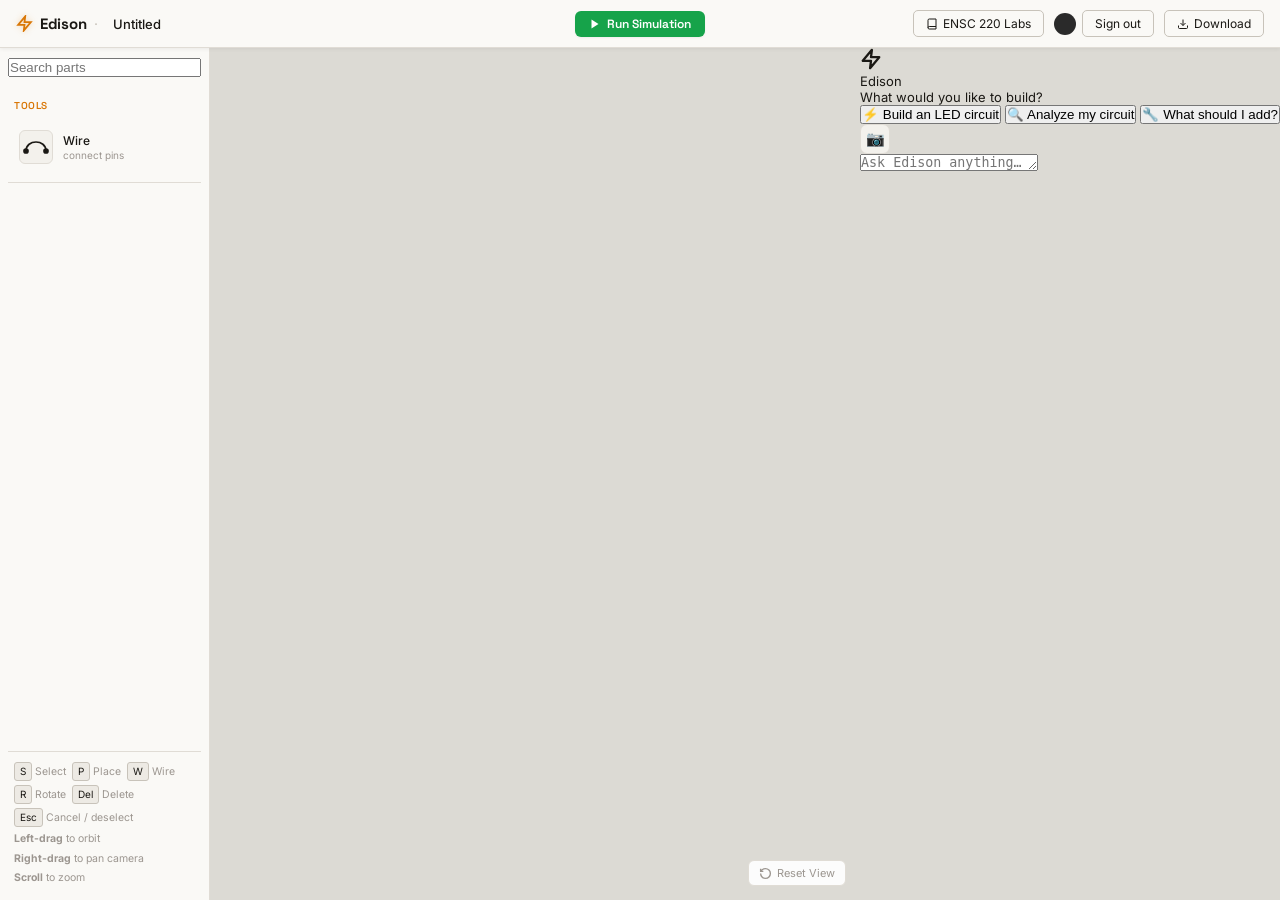
==== commit 49276015: "Deploy: sign in with Google from the editor; AI requests carry the token; sign-in and daily-limit re" ====
--- a/Plugged/circuit3d/index.html
+++ b/Plugged/circuit3d/index.html
@@ -71,6 +71,10 @@
         <!-- Lab items: filled in by js/tools/labs.js -->
         <div id="labs-menu" role="menu" aria-label="ENSC 220 Labs" hidden></div>
       </div>
+      <span id="auth-chip" hidden style="display:inline-flex;align-items:center;gap:6px">
+        <span class="auth-initial" style="width:22px;height:22px;border-radius:50%;background:#2a2a2a;color:#fff;display:inline-flex;align-items:center;justify-content:center;font-size:12px" aria-label="Signed in"></span>
+        <button class="btn-secondary" id="auth-signout" type="button">Sign out</button>
+      </span>
       <button class="btn-secondary" onclick="App.saveCircuit()" title="Download circuit as .sparky file">
         <svg width="12" height="12" viewBox="0 0 24 24" fill="none" stroke="currentColor" stroke-width="2">
           <path d="M21 15v4a2 2 0 0 1-2 2H5a2 2 0 0 1-2-2v-4"/>
@@ -353,7 +357,19 @@
 <script src="js/inspector.js"></script>
 <script src="js/bench.js"></script>
 <script src="js/app.js"></script>
+<script src="js/auth-ui.js"></script>
 <script src="js/chat.js"></script>
+<div id="welcome-card" role="dialog" aria-label="Welcome to Edison" hidden>
+  <button type="button" class="welcome-close" aria-label="Close">×</button>
+  <h2 class="welcome-title">Edison</h2>
+  <p class="welcome-line">An AI agent that builds working circuits — and rebuilds a real breadboard from a photo.</p>
+  <nav class="welcome-actions" aria-label="Demos">
+    <button type="button" data-demo="build">Build me an LED circuit</button>
+    <button type="button" data-demo="photo">Rebuild a breadboard from a photo</button>
+    <button type="button" data-demo="run">Run it</button>
+  </nav>
+</div>
+<script src="js/welcome.js"></script>
 <script src="samples/samples.js"></script>
 <script src="js/photo-confirm.js"></script>
 <script src="js/photo.js"></script>
--- a/Plugged/circuit3d/css/edison-hud.css
+++ b/Plugged/circuit3d/css/edison-hud.css
@@ -0,0 +1,223 @@
+/* ─────────────────────────────────────────────
+   edison-hud.css — Lab HUD 1/4 (issue #189): the editor's chrome in the
+   landing's language. The top bar is a 40 px black instrument strip of
+   hairline cells, the parts sidebar is black, and the base font is DM Mono.
+   Loaded after theme-edison.css, and every rule is scoped to
+   html[data-ui="edison"], so classic is untouched. Mockup and source:
+   docs/design/editor-hud/. The caps labels are the design: this file (and
+   the later edison-hud-*.css) may use text-transform: uppercase, approved
+   by Aarmen (edison/DESIGN.md "Editor: Lab HUD"). The DOM text stays as
+   written. edison/skin.js adds the toggles' .hud-led and the RUNNING cell.
+───────────────────────────────────────────── */
+
+html[data-ui="edison"] {
+  --hud-k: #101010;      /* chrome */
+  --hud-rule: #242424;   /* hairlines between cells */
+  --hud-line: #676767;   /* 1 px outlines only (3.6:1 as text) */
+  --hud-ink: #F4F4F4;
+  --hud-grey: #8A8A8A;   /* grey text, 5.6:1 on --hud-k */
+  --hud-hover: #1A1A1A;
+  --hud-led-off: #3A3A3A;
+  --hud-pink: #FF3D7F;   /* status only: a fault */
+  --hud-blue: #3D7BFF;   /* status only: on */
+  --hud-mono: 'DM Mono', ui-monospace, Menlo, monospace;
+  --font-ui: var(--hud-mono);   /* the skin's base font */
+}
+
+/* ── Type ───────────────────────────────────── */
+html[data-ui="edison"] body, html[data-ui="edison"] button, html[data-ui="edison"] input,
+html[data-ui="edison"] textarea { font-family: var(--hud-mono); }
+html[data-ui="edison"] body { -webkit-font-smoothing: antialiased; }
+
+/* ── Top bar: one strip of hairline cells ───── */
+html[data-ui="edison"] #topbar {
+  display: flex; align-items: stretch; height: 40px; padding: 0;
+  background: var(--hud-k); color: var(--hud-ink);
+  border-bottom: 1px solid var(--hud-rule); box-shadow: none;
+}
+html[data-ui="edison"] #topbar .topbar-left-group {
+  display: flex; align-items: center; gap: 0; flex: 0 1 auto; min-width: 0;
+  border-right: 1px solid var(--hud-rule);
+}
+html[data-ui="edison"] #topbar .topbar-center,
+html[data-ui="edison"] #topbar .topbar-actions {
+  display: flex; align-items: stretch; gap: 0; flex: none; margin-left: auto;
+  border-left: 1px solid var(--hud-rule);
+}
+html[data-ui="edison"] #topbar .topbar-brand {
+  align-self: stretch; padding: 0 16px; border-right: 1px solid var(--hud-rule);
+  font: 500 13px/1 var(--hud-mono); letter-spacing: 0.14em; text-transform: uppercase;
+}
+html[data-ui="edison"] #topbar .topbar-brand svg { display: none; }
+/* The name cell: a FILE key, then the name (it shrinks first, with an ellipsis). */
+html[data-ui="edison"] #topbar .topbar-name-sep { flex: none; padding-left: 16px; font-size: 0; }
+html[data-ui="edison"] #topbar .topbar-name-sep::before {
+  content: 'File'; font: 400 11px/1 var(--hud-mono); letter-spacing: 0.12em; text-transform: uppercase; color: var(--hud-grey);
+}
+html[data-ui="edison"] #topbar #circuit-name-field {
+  min-width: 0; max-width: none; margin: 0 12px 0 6px; padding: 3px 4px;
+  border: 1px solid transparent; border-radius: 0; background: transparent; color: var(--hud-ink);
+  font: 400 11px/1.4 var(--hud-mono); letter-spacing: 0.12em; text-transform: uppercase;
+  white-space: nowrap; overflow: hidden; text-overflow: ellipsis;
+}
+html[data-ui="edison"] #topbar #circuit-name-field:hover { border-color: var(--hud-rule); background: transparent; }
+html[data-ui="edison"] #topbar #circuit-name-field:focus { border-color: var(--hud-line); background: var(--hud-hover); box-shadow: none; }
+
+/* Every button is a cell. Caps from CSS only: the text is as written. */
+html[data-ui="edison"] #topbar button {
+  display: inline-flex; align-items: center; gap: 8px; flex: none; height: 100%; margin: 0; padding: 0 12px;
+  background: transparent; color: var(--hud-ink); border: 0; border-right: 1px solid var(--hud-rule); border-radius: 0;
+  font: 400 11px/1 var(--hud-mono); letter-spacing: 0.12em; text-transform: uppercase; white-space: nowrap;
+  box-shadow: none; transform: none;
+}
+html[data-ui="edison"] #topbar button:hover { background: var(--hud-hover); color: var(--hud-ink); border-color: var(--hud-rule); }
+html[data-ui="edison"] #topbar button:focus-visible { outline: 1px solid var(--hud-ink); outline-offset: -2px; }
+html[data-ui="edison"] #topbar button:disabled { color: var(--hud-grey); cursor: default; background: transparent; }
+html[data-ui="edison"] #topbar button svg { display: none; }
+/* The order of the mockup: transport, the three toggles, then the tools. */
+html[data-ui="edison"] #topbar .hud-run { order: 0; }
+html[data-ui="edison"] #topbar #sim-run-btn, html[data-ui="edison"] #topbar #sim-stop-btn { order: 1; }
+html[data-ui="edison"] #topbar #colouring-toggle { order: 2; }
+html[data-ui="edison"] #topbar #flow-dots-toggle { order: 3; }
+html[data-ui="edison"] #topbar #scope-toggle { order: 4; }
+html[data-ui="edison"] #topbar #thevenin-btn { order: 5; }
+html[data-ui="edison"] #topbar #csv-export-btn { order: 6; }
+/* Run is the one solid cell; Stop is an outlined square. */
+html[data-ui="edison"] #topbar #sim-run-btn { background: var(--hud-ink); color: var(--hud-k); }
+html[data-ui="edison"] #topbar #sim-run-btn:hover { background: #DCDCDC; color: var(--hud-k); }
+html[data-ui="edison"] #topbar #sim-run-btn::before {
+  content: ''; width: 0; height: 0; border-left: 7px solid currentColor;
+  border-top: 4px solid transparent; border-bottom: 4px solid transparent;
+}
+html[data-ui="edison"] #topbar #sim-stop-btn::before { content: ''; width: 8px; height: 8px; border: 1px solid currentColor; }
+/* The square "+" buttons: the tools, the labs menu and Download. The "+" is
+   hidden from screen readers, so each button keeps its name. */
+html[data-ui="edison"] #topbar #thevenin-btn::after, html[data-ui="edison"] #topbar #csv-export-btn::after,
+html[data-ui="edison"] #topbar #labs-menu-btn::after, html[data-ui="edison"] #topbar .topbar-actions > button::after {
+  content: '+'; content: '+' / ''; margin-left: 2px;
+}
+/* The toggles: a 6 px status LED (span.hud-led, from edison/skin.js), blue when on. */
+html[data-ui="edison"] #topbar button[aria-pressed="false"] { color: var(--hud-grey); }
+html[data-ui="edison"] #topbar .hud-led { display: inline-block; flex: none; width: 6px; height: 6px; background: var(--hud-led-off); }
+html[data-ui="edison"] #topbar button[aria-pressed="true"] > .hud-led { background: var(--hud-blue); }
+/* Thévenin is a tool, not a toggle: white when idle, an inverted cell while
+   it waits for its two holes (issue #196). */
+html[data-ui="edison"] #topbar #thevenin-btn[aria-pressed="false"] { color: var(--hud-ink); }
+html[data-ui="edison"] #topbar #thevenin-btn[aria-pressed="true"] { background: var(--hud-ink); color: var(--hud-k); }
+/* RUNNING and the sim clock (edison/skin.js), shown while simulating. */
+html[data-ui="edison"] #topbar .hud-run {
+  display: flex; align-items: center; gap: 10px; flex: none; padding: 0 12px; border-right: 1px solid var(--hud-rule);
+  font: 400 11px/1 var(--hud-mono); letter-spacing: 0.12em; text-transform: uppercase; white-space: nowrap; color: var(--hud-grey);
+}
+html[data-ui="edison"] #topbar .hud-run .hud-led { background: var(--hud-blue); }
+html[data-ui="edison"] #topbar .hud-run .hud-led.bad { background: var(--hud-pink); }
+html[data-ui="edison"] #topbar .hud-run b { font-weight: 400; color: var(--hud-ink); font-variant-numeric: tabular-nums; }
+html[data-ui="edison"] #topbar .hud-run b:empty { display: none; }
+/* The labs menu hangs off its cell, black like the strip. */
+html[data-ui="edison"] #topbar .labs-menu-wrap { display: flex; height: 100%; }
+html[data-ui="edison"] #topbar #labs-menu {
+  top: 100%; padding: 0; background: var(--hud-k); color: var(--hud-ink);
+  border: 1px solid var(--hud-line); border-radius: 0; box-shadow: none;
+}
+html[data-ui="edison"] #topbar #labs-menu .labs-menu-item {
+  height: auto; padding: 10px 12px; border-right: 0; border-bottom: 1px solid var(--hud-rule);
+  color: var(--hud-ink); font: 400 12px/1.4 var(--hud-mono); letter-spacing: 0; text-transform: none; white-space: normal;
+}
+html[data-ui="edison"] #topbar #labs-menu .labs-menu-item:last-child { border-bottom: 0; }
+html[data-ui="edison"] #topbar #labs-menu .labs-menu-item:hover,
+html[data-ui="edison"] #topbar #labs-menu .labs-menu-item:focus-visible { background: var(--hud-hover); outline: none; }
+/* hidden still hides: the toggles stay out until a run starts. */
+html[data-ui="edison"] #topbar [hidden] { display: none; }
+
+/* ── Parts sidebar: black, caps headers with a count ── */
+html[data-ui="edison"] #sidebar {
+  width: 232px; padding: 0 0 12px; gap: 0; background: var(--hud-k); color: var(--hud-ink);
+  border-right: 1px solid var(--hud-rule); scrollbar-color: #333333 var(--hud-k);
+}
+html[data-ui="edison"] #sidebar::-webkit-scrollbar-thumb { background: #333333; }
+html[data-ui="edison"] #part-search {
+  flex: none; height: 40px; margin: 0; padding: 0 16px; background: transparent; color: var(--hud-ink);
+  border: 0; border-bottom: 1px solid var(--hud-rule); border-radius: 0;
+  font: 400 11px var(--hud-mono); letter-spacing: 0.12em;
+}
+html[data-ui="edison"] #part-search::placeholder { color: var(--hud-grey); text-transform: uppercase; }
+html[data-ui="edison"] #part-search:focus { background: var(--hud-hover); border-color: var(--hud-line); }
+html[data-ui="edison"] #part-list, html[data-ui="edison"] .comp-group { gap: 0; }
+/* The count is CSS: the group's ::after comes after its items, so the counter is
+   complete; a search hides items (display: none), and they stop counting. */
+html[data-ui="edison"] .comp-group {
+  position: relative; padding-bottom: 6px; border-bottom: 1px solid var(--hud-rule); counter-reset: hud-parts;
+}
+html[data-ui="edison"] .comp-group .comp-item { counter-increment: hud-parts; }
+html[data-ui="edison"] .comp-group::after {
+  content: counter(hud-parts, decimal-leading-zero); position: absolute; top: 16px; right: 16px;
+  font: 400 11px/1.4 var(--hud-mono); letter-spacing: 0.12em; color: var(--hud-grey);
+}
+html[data-ui="edison"] .comp-group-label, html[data-ui="edison"] .sidebar-section-label {
+  padding: 16px 16px 8px; font: 400 11px/1.4 var(--hud-mono); letter-spacing: 0.12em;
+  text-transform: uppercase; color: var(--hud-ink);
+}
+html[data-ui="edison"] .sidebar-section-label { margin-top: 0 !important; }
+html[data-ui="edison"] .comp-item { gap: 12px; padding: 6px 16px; border: 0; border-radius: 0; }
+html[data-ui="edison"] .comp-item:not(.active):hover { background: var(--hud-hover); border-color: transparent; }
+html[data-ui="edison"] .comp-item.active { background: var(--hud-hover); outline: 1px solid var(--hud-ink); outline-offset: -1px; }
+html[data-ui="edison"] .comp-item-icon {
+  width: 36px; height: 36px; background: transparent; border: 1px solid var(--hud-rule); border-radius: 0; color: var(--hud-ink);
+}
+html[data-ui="edison"] .comp-item:hover .comp-item-icon { border-color: var(--hud-line); }
+html[data-ui="edison"] .comp-item.active .comp-item-icon { background: transparent; border-color: var(--hud-ink); color: var(--hud-ink); }
+html[data-ui="edison"] .comp-item-name { font: 400 12px/1.5 var(--hud-mono); color: var(--hud-ink); }
+html[data-ui="edison"] .comp-item-sub { font: 400 11px/1.5 var(--hud-mono); color: var(--hud-grey); }
+html[data-ui="edison"] .comp-item.active .comp-item-name { color: var(--hud-ink); }
+html[data-ui="edison"] .comp-item.active .comp-item-sub { color: var(--hud-grey); }
+html[data-ui="edison"] .sidebar-divider { margin: 0; background: var(--hud-rule); }
+html[data-ui="edison"] .color-swatches { padding: 0 16px 8px; }
+html[data-ui="edison"] .swatch { border-radius: 0; }
+html[data-ui="edison"] .swatch.active { border-color: var(--hud-ink); }
+html[data-ui="edison"] .sidebar-help { padding: 12px 16px 0; border-top-color: var(--hud-rule); }
+html[data-ui="edison"] .sidebar-help p { font: 400 11px/1.7 var(--hud-mono); color: var(--hud-grey); }
+html[data-ui="edison"] .sidebar-help strong { font-weight: 400; color: var(--hud-ink); }
+html[data-ui="edison"] #sidebar kbd {
+  background: transparent; border: 1px solid var(--hud-line); border-radius: 0; color: var(--hud-ink); font: 400 10px var(--hud-mono);
+}
+
+/* ── Narrower laptops: tighter cells, the name keeps its room ── */
+@media (max-width: 1366px) {
+  html[data-ui="edison"] #topbar button, html[data-ui="edison"] #topbar .hud-run { padding: 0 8px; }
+  html[data-ui="edison"] #topbar .topbar-brand { padding: 0 12px; }
+  html[data-ui="edison"] #topbar .topbar-name-sep { display: none; }
+}
+
+/* ── Stacked layout (style.css → RESPONSIVE): the sidebar is one row ── */
+@media (max-width: 1024px) and (min-height: 600px) {
+  html[data-ui="edison"] #sidebar { width: 100%; padding: 0 8px; gap: 6px; border-right: 0; border-top: 1px solid var(--hud-rule); }
+  html[data-ui="edison"] #part-search { width: 140px; height: 32px; padding: 0 8px; border: 1px solid var(--hud-rule); }
+  html[data-ui="edison"] .comp-group { padding: 0; border-bottom: 0; }
+  html[data-ui="edison"] .comp-group::after { display: none; }
+  html[data-ui="edison"] .comp-item { padding: 4px 8px; }
+}
+
+/* ── Welcome card (D1): top centre, so the Run button and the chat input stay clear ── */
+html[data-ui="edison"] #welcome-card:not([hidden]) {
+  display: block; position: fixed; top: 56px; left: 50%; transform: translateX(-50%); z-index: 50;
+  width: min(440px, calc(100vw - 32px)); padding: 16px 18px 18px; box-sizing: border-box;
+  background: #101010; border: 1px solid #242424; color: #F4F4F4;
+  font-family: 'DM Mono', ui-monospace, Menlo, Consolas, monospace;
+}
+html[data-ui="edison"] #welcome-card .welcome-title {
+  margin: 0 0 8px; font-size: 11px; font-weight: 400; letter-spacing: 0.12em; text-transform: uppercase; color: #F4F4F4;
+}
+html[data-ui="edison"] #welcome-card .welcome-line { margin: 0 0 14px; font-size: 13px; line-height: 1.5; color: #D6D6D6; }
+html[data-ui="edison"] #welcome-card .welcome-actions { display: flex; flex-direction: column; gap: 6px; }
+html[data-ui="edison"] #welcome-card .welcome-actions button {
+  font: inherit; font-size: 11px; letter-spacing: 0.1em; text-transform: uppercase; text-align: left;
+  padding: 9px 12px; background: transparent; color: #F4F4F4; border: 1px solid #676767; border-radius: 0; cursor: pointer;
+}
+html[data-ui="edison"] #welcome-card .welcome-actions button:hover,
+html[data-ui="edison"] #welcome-card .welcome-actions button:focus-visible { border-color: #FF6A1A; color: #FF6A1A; outline: none; }
+html[data-ui="edison"] #welcome-card .welcome-close {
+  position: absolute; top: 6px; right: 8px; width: 28px; height: 28px; padding: 0; font: inherit; font-size: 18px;
+  background: transparent; color: #8A8A8A; border: 0; cursor: pointer;
+}
+html[data-ui="edison"] #welcome-card .welcome-close:hover,
+html[data-ui="edison"] #welcome-card .welcome-close:focus-visible { color: #FF6A1A; outline: none; }
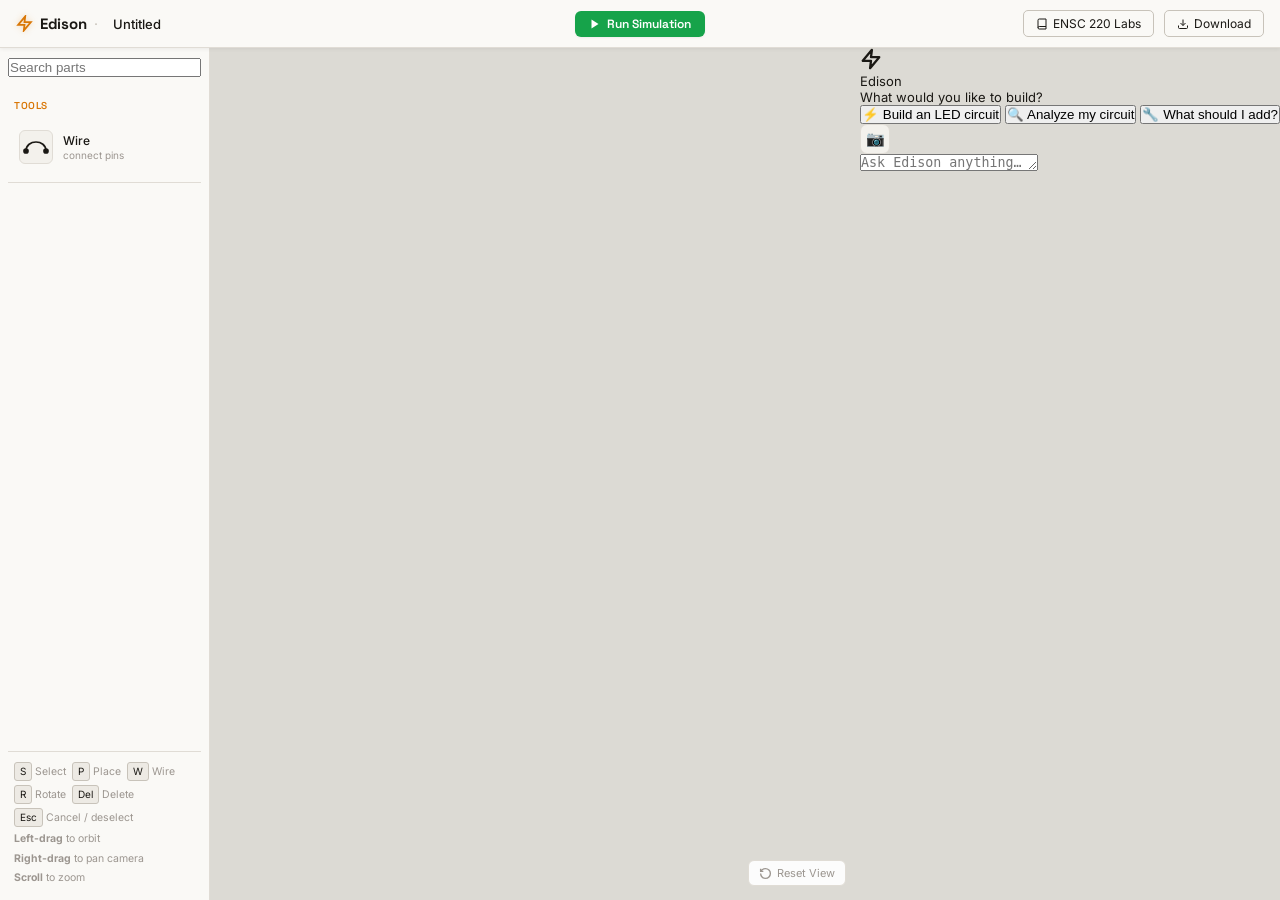
==== commit ec1a8abf: "Deploy: no auth chip when signed out; auth retries after a slow load; a slow token never delays a qu" ====
--- a/Plugged/circuit3d/index.html
+++ b/Plugged/circuit3d/index.html
@@ -71,8 +71,8 @@
         <!-- Lab items: filled in by js/tools/labs.js -->
         <div id="labs-menu" role="menu" aria-label="ENSC 220 Labs" hidden></div>
       </div>
-      <span id="auth-chip" hidden style="display:inline-flex;align-items:center;gap:6px">
-        <span class="auth-initial" style="width:22px;height:22px;border-radius:50%;background:#2a2a2a;color:#fff;display:inline-flex;align-items:center;justify-content:center;font-size:12px" aria-label="Signed in"></span>
+      <span id="auth-chip" hidden>
+        <span class="auth-initial" aria-label="Signed in"></span>
         <button class="btn-secondary" id="auth-signout" type="button">Sign out</button>
       </span>
       <button class="btn-secondary" onclick="App.saveCircuit()" title="Download circuit as .sparky file">
--- a/Plugged/circuit3d/css/style.css
+++ b/Plugged/circuit3d/css/style.css
@@ -402,6 +402,15 @@
   color: var(--text-primary);
 }
 
+#auth-chip { display: inline-flex; align-items: center; gap: 8px; }
+#auth-chip[hidden] { display: none; }
+#auth-chip .auth-initial {
+  width: 24px; height: 24px; border-radius: 50%;
+  display: inline-flex; align-items: center; justify-content: center;
+  border: 1px solid var(--border-dark); color: var(--text-primary);
+  font-size: 12px; font-weight: 600;
+}
+
 .btn-danger {
   padding: 5px 12px;
   background: transparent;
